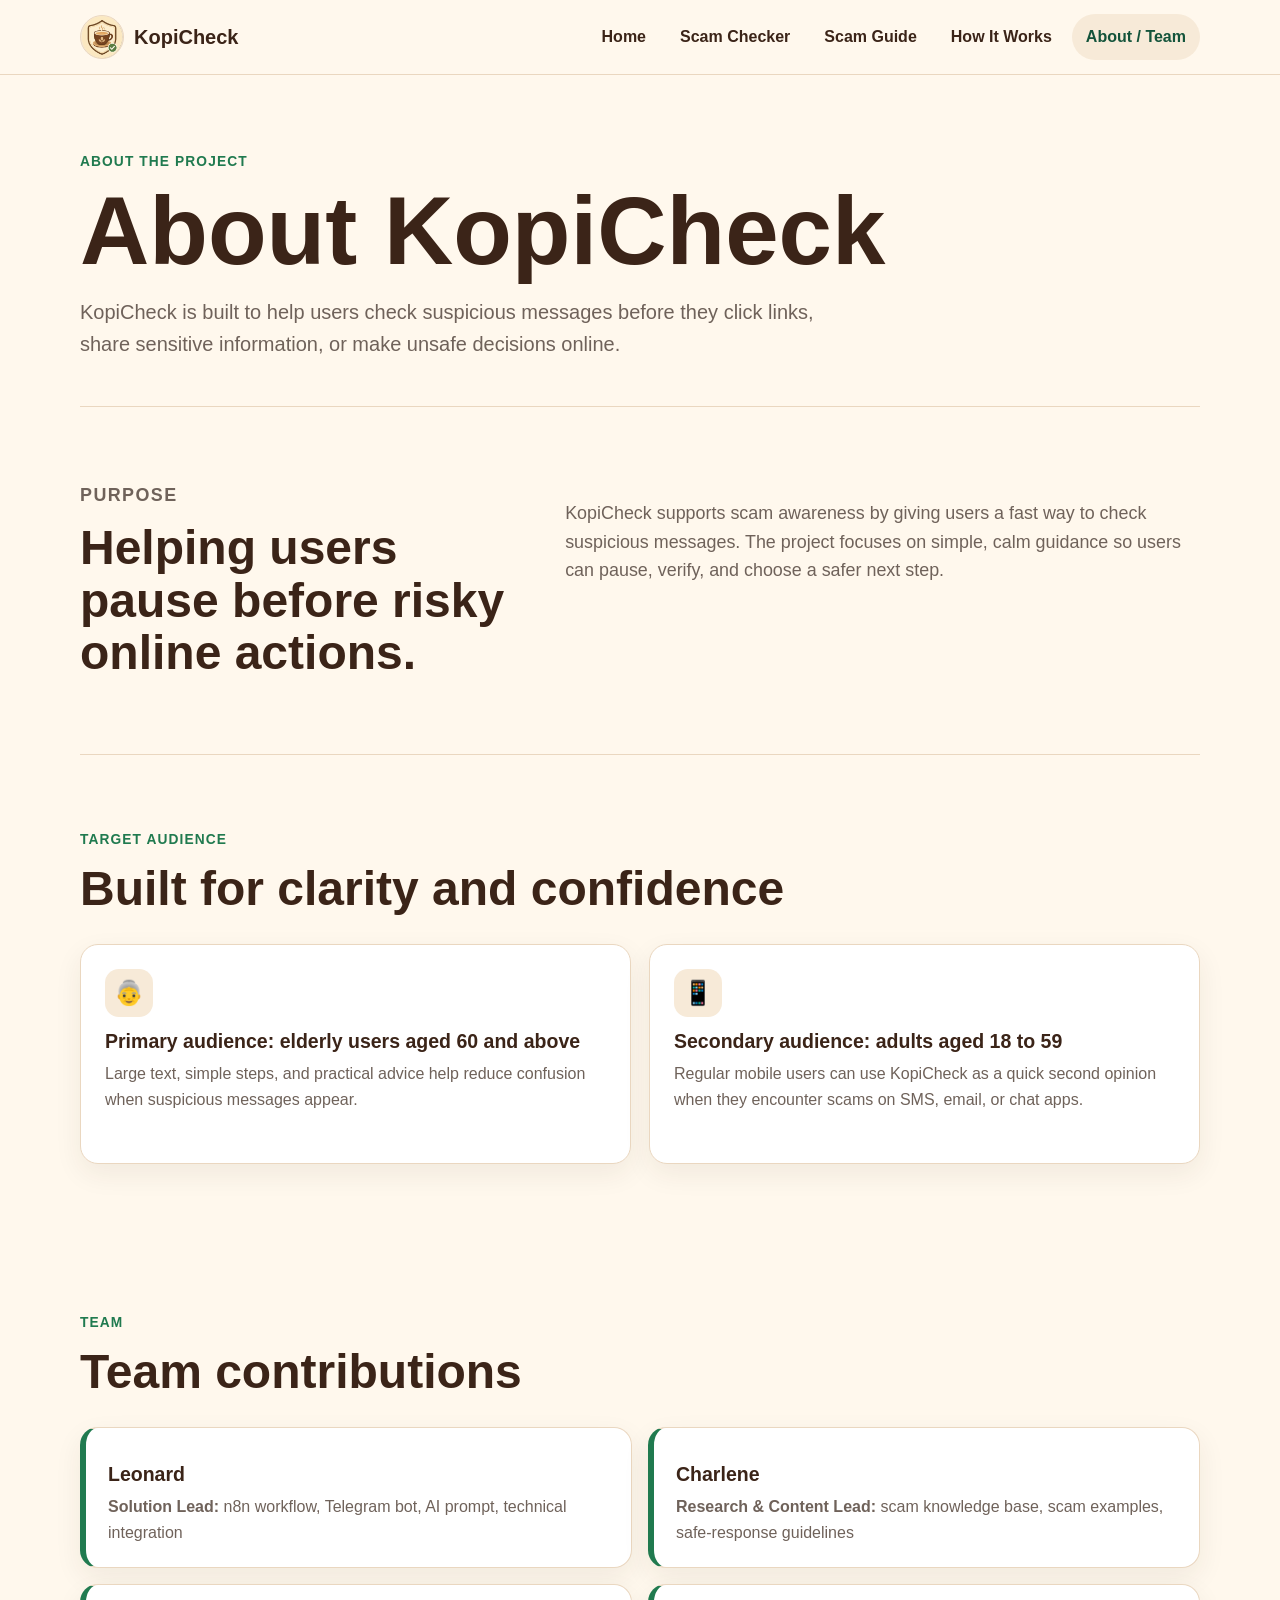
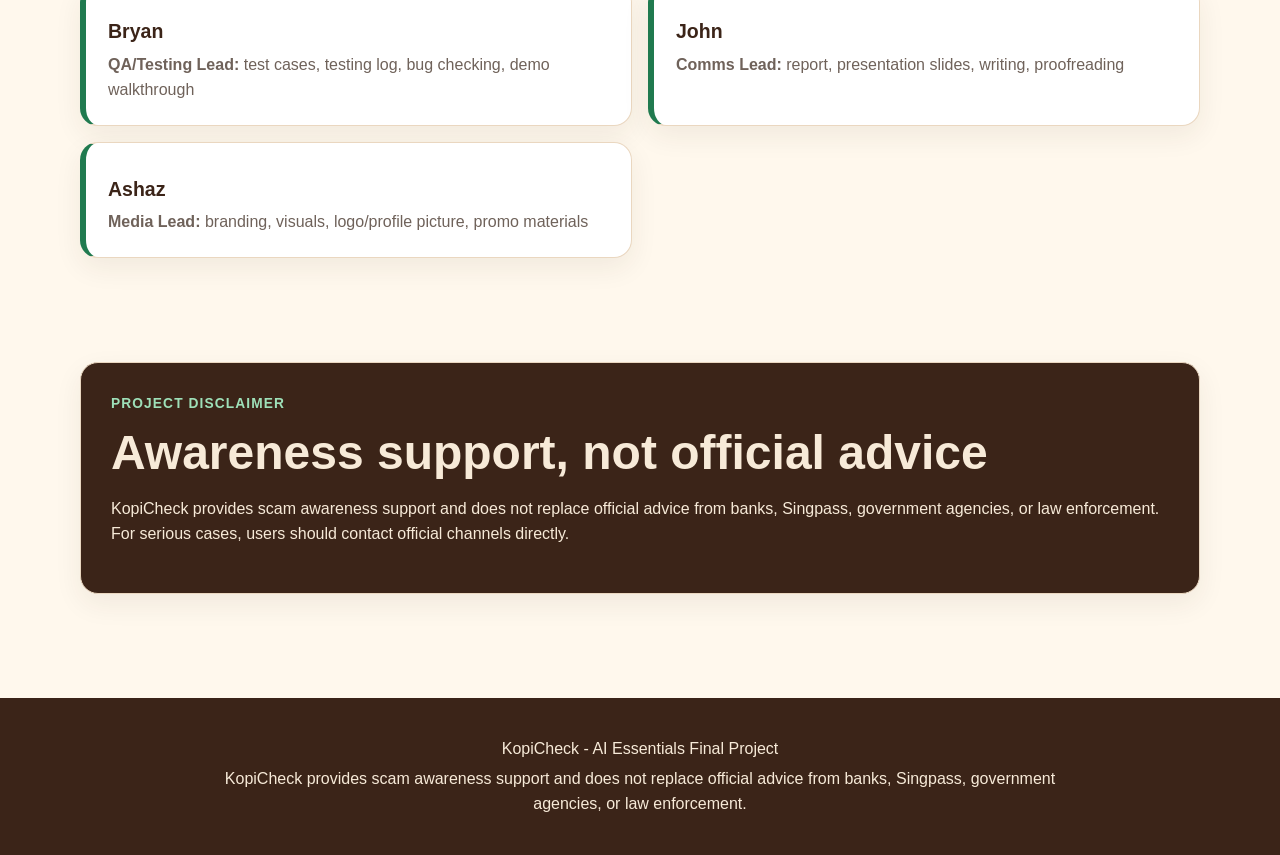
==== about.html @ 965370b6 "first commit" ====
<!DOCTYPE html>
<html lang="en">
<head>
  <meta charset="UTF-8">
  <meta name="viewport" content="width=device-width, initial-scale=1.0">
  <title>About | KopiCheck</title>
  <link rel="stylesheet" href="styles.css">
</head>
<body>
  <header class="site-header">
    <nav class="navbar" aria-label="Main navigation">
      <a class="brand" href="index.html" aria-label="KopiCheck home">
        <img class="brand-logo" src="assets/KopiCheckLogo.png" alt="" data-fallback>
        <span class="brand-mark brand-fallback">K</span>
        <span>KopiCheck</span>
      </a>
      <button class="nav-toggle" type="button" aria-label="Open menu" aria-expanded="false">
        <span></span>
        <span></span>
        <span></span>
      </button>
      <div class="nav-links">
        <a href="index.html">Home</a>
        <a href="checker.html">Scam Checker</a>
        <a href="guide.html">Scam Guide</a>
        <a href="how-it-works.html">How It Works</a>
        <a href="about.html">About / Team</a>
      </div>
    </nav>
  </header>

  <main>
    <section class="page-hero compact">
      <p class="eyebrow">About the project</p>
      <h1>About KopiCheck</h1>
      <p>KopiCheck is built to help users check suspicious messages before they click links, share sensitive information, or make unsafe decisions online.</p>
    </section>

    <section class="section split-section">
      <div>
        <p class="eyebrow">Purpose</p>
        <h2>Helping users pause before risky online actions.</h2>
      </div>
      <p>KopiCheck supports scam awareness by giving users a fast way to check suspicious messages. The project focuses on simple, calm guidance so users can pause, verify, and choose a safer next step.</p>
    </section>

    <section class="section">
      <div class="section-heading">
        <p class="eyebrow">Target Audience</p>
        <h2>Built for clarity and confidence</h2>
      </div>
      <div class="card-grid two">
        <article class="info-card">
          <span class="card-icon">&#128117;</span>
          <h3>Primary audience: elderly users aged 60 and above</h3>
          <p>Large text, simple steps, and practical advice help reduce confusion when suspicious messages appear.</p>
        </article>
        <article class="info-card">
          <span class="card-icon">&#128241;</span>
          <h3>Secondary audience: adults aged 18 to 59</h3>
          <p>Regular mobile users can use KopiCheck as a quick second opinion when they encounter scams on SMS, email, or chat apps.</p>
        </article>
      </div>
    </section>

    <section class="section">
      <div class="section-heading">
        <p class="eyebrow">Team</p>
        <h2>Team contributions</h2>
      </div>
      <div class="team-list featured-team">
        <article class="team-card">
          <h3>Leonard</h3>
          <p><strong>Solution Lead:</strong> n8n workflow, Telegram bot, AI prompt, technical integration</p>
        </article>
        <article class="team-card">
          <h3>Charlene</h3>
          <p><strong>Research & Content Lead:</strong> scam knowledge base, scam examples, safe-response guidelines</p>
        </article>
        <article class="team-card">
          <h3>Bryan</h3>
          <p><strong>QA/Testing Lead:</strong> test cases, testing log, bug checking, demo walkthrough</p>
        </article>
        <article class="team-card">
          <h3>John</h3>
          <p><strong>Comms Lead:</strong> report, presentation slides, writing, proofreading</p>
        </article>
        <article class="team-card">
          <h3>Ashaz</h3>
          <p><strong>Media Lead:</strong> branding, visuals, logo/profile picture, promo materials</p>
        </article>
      </div>
    </section>

    <section class="section disclaimer-section">
      <div class="disclaimer-card">
        <p class="eyebrow">Project Disclaimer</p>
        <h2>Awareness support, not official advice</h2>
        <p>KopiCheck provides scam awareness support and does not replace official advice from banks, Singpass, government agencies, or law enforcement. For serious cases, users should contact official channels directly.</p>
      </div>
    </section>
  </main>

  <footer class="site-footer">
    <p>KopiCheck - AI Essentials Final Project</p>
    <p>KopiCheck provides scam awareness support and does not replace official advice from banks, Singpass, government agencies, or law enforcement.</p>
  </footer>

  <script src="script.js"></script>
</body>
</html>
---- styles.css ----
:root {
  --kopi-dark: #3b2418;
  --kopi-brown: #7a4d2e;
  --kopi-light: #f7ead8;
  --cream: #fff8ed;
  --white: #ffffff;
  --green: #207a4f;
  --green-dark: #14543b;
  --gold: #d8a84b;
  --ink: #2a211d;
  --muted: #6f625a;
  --border: #ead7c0;
  --shadow: 0 18px 42px rgba(59, 36, 24, 0.14);
}

* {
  box-sizing: border-box;
}

html {
  scroll-behavior: smooth;
}

body {
  margin: 0;
  font-family: Arial, Helvetica, sans-serif;
  background: var(--cream);
  color: var(--ink);
  line-height: 1.6;
}

img {
  max-width: 100%;
  display: block;
}

a {
  color: inherit;
}

.site-header {
  position: sticky;
  top: 0;
  z-index: 20;
  background: rgba(255, 248, 237, 0.96);
  border-bottom: 1px solid var(--border);
  backdrop-filter: blur(14px);
}

.navbar {
  width: min(1120px, calc(100% - 32px));
  min-height: 74px;
  margin: 0 auto;
  display: flex;
  align-items: center;
  justify-content: space-between;
  gap: 24px;
}

.brand {
  display: inline-flex;
  align-items: center;
  gap: 10px;
  text-decoration: none;
  font-size: 1.25rem;
  font-weight: 800;
  color: var(--kopi-dark);
}

.brand-mark {
  width: 42px;
  height: 42px;
  display: grid;
  place-items: center;
  border-radius: 12px;
  background: var(--kopi-dark);
  color: var(--kopi-light);
  font-weight: 900;
}

.brand-logo {
  width: 44px;
  height: 44px;
  object-fit: cover;
  object-position: center;
  border-radius: 50%;
  background: var(--kopi-light);
  border: 1px solid var(--border);
}

.brand-fallback {
  display: none;
}

.brand-fallback.show {
  display: grid;
}

.nav-links {
  display: flex;
  align-items: center;
  gap: 6px;
}

.nav-links a {
  min-height: 44px;
  display: inline-flex;
  align-items: center;
  padding: 10px 14px;
  border-radius: 999px;
  color: var(--kopi-dark);
  font-weight: 700;
  text-decoration: none;
}

.nav-links a:hover,
.nav-links a.active {
  background: var(--kopi-light);
  color: var(--green-dark);
}

.nav-toggle {
  width: 46px;
  height: 46px;
  display: none;
  flex-direction: column;
  justify-content: center;
  gap: 5px;
  border: 1px solid var(--border);
  border-radius: 12px;
  background: var(--white);
  cursor: pointer;
}

.nav-toggle span {
  width: 22px;
  height: 2px;
  margin: 0 auto;
  background: var(--kopi-dark);
  border-radius: 2px;
}

.hero {
  width: min(1120px, calc(100% - 32px));
  min-height: calc(100vh - 74px);
  margin: 0 auto;
  padding: 70px 0 54px;
  display: grid;
  grid-template-columns: minmax(0, 1.05fr) minmax(320px, 0.95fr);
  align-items: center;
  gap: 48px;
}

.hero h1,
.page-hero h1 {
  margin: 0;
  color: var(--kopi-dark);
  font-size: clamp(3.2rem, 8vw, 6rem);
  line-height: 0.95;
  letter-spacing: 0;
}

.hero-logo {
  width: 96px;
  height: 96px;
  object-fit: cover;
  object-position: center;
  margin-bottom: 18px;
  border-radius: 50%;
  background: var(--kopi-light);
  border: 1px solid var(--border);
  box-shadow: 0 14px 28px rgba(59, 36, 24, 0.1);
}

.hero-subtitle {
  max-width: 620px;
  margin: 22px 0 0;
  color: var(--muted);
  font-size: 1.45rem;
}

.eyebrow {
  margin: 0 0 12px;
  color: var(--green);
  font-size: 0.86rem;
  font-weight: 900;
  letter-spacing: 0.08em;
  text-transform: uppercase;
}

.hero-actions,
.center-action {
  display: flex;
  flex-wrap: wrap;
  gap: 14px;
  margin-top: 30px;
}

.button {
  min-height: 50px;
  display: inline-flex;
  align-items: center;
  justify-content: center;
  padding: 13px 20px;
  border: 0;
  border-radius: 14px;
  font-size: 1rem;
  font-weight: 800;
  text-decoration: none;
  cursor: pointer;
  transition: transform 0.2s ease, box-shadow 0.2s ease, background 0.2s ease;
}

.button:hover {
  transform: translateY(-2px);
}

.button.primary {
  background: var(--green);
  color: var(--white);
  box-shadow: 0 12px 24px rgba(32, 122, 79, 0.22);
}

.button.primary:hover {
  background: var(--green-dark);
}

.button.secondary {
  background: var(--white);
  color: var(--kopi-dark);
  border: 1px solid var(--border);
}

.full-width {
  width: 100%;
}

.hero-panel {
  padding: 22px;
  border-radius: 28px;
  background: linear-gradient(145deg, #8a5b37, #315f45);
  box-shadow: var(--shadow);
}

.phone-frame {
  min-height: 460px;
  padding: 22px;
  border: 10px solid #211915;
  border-radius: 32px;
  background: #f6f1e8;
  display: flex;
  flex-direction: column;
  gap: 18px;
}

.phone-header {
  display: flex;
  align-items: center;
  gap: 10px;
  padding-bottom: 14px;
  border-bottom: 1px solid var(--border);
  color: var(--kopi-dark);
}

.status-dot {
  width: 12px;
  height: 12px;
  border-radius: 50%;
  background: var(--green);
}

.chat-bubble {
  max-width: 88%;
  padding: 16px;
  border-radius: 18px;
  font-size: 1rem;
}

.chat-bubble.user {
  align-self: flex-end;
  background: var(--green);
  color: var(--white);
  border-bottom-right-radius: 4px;
}

.chat-bubble.bot {
  align-self: flex-start;
  background: var(--white);
  border: 1px solid var(--border);
  border-bottom-left-radius: 4px;
}

.chat-bubble.bot span {
  display: block;
  margin-top: 8px;
}

.section,
.page-hero {
  width: min(1120px, calc(100% - 32px));
  margin: 0 auto;
  padding: 74px 0;
}

.page-hero.compact {
  padding: 76px 0 46px;
}

.page-hero p:not(.eyebrow) {
  max-width: 760px;
  margin: 20px 0 0;
  color: var(--muted);
  font-size: 1.25rem;
}

.section-heading {
  max-width: 760px;
  margin-bottom: 28px;
}

.section h2,
.page-hero h2 {
  margin: 0;
  color: var(--kopi-dark);
  font-size: clamp(2rem, 4vw, 3rem);
  line-height: 1.1;
  letter-spacing: 0;
}

.section-heading p:not(.eyebrow),
.split-section p {
  color: var(--muted);
  font-size: 1.12rem;
}

.split-section {
  display: grid;
  grid-template-columns: minmax(0, 0.82fr) minmax(0, 1.18fr);
  align-items: start;
  gap: 44px;
  border-top: 1px solid var(--border);
  border-bottom: 1px solid var(--border);
}

.solution-band {
  width: 100%;
  max-width: none;
  padding-left: max(16px, calc((100% - 1120px) / 2));
  padding-right: max(16px, calc((100% - 1120px) / 2));
  background: var(--kopi-dark);
  color: var(--kopi-light);
}

.solution-band h2,
.solution-band .eyebrow {
  color: var(--kopi-light);
}

.solution-band p {
  color: #f0dcc6;
}

.card-grid {
  display: grid;
  grid-template-columns: repeat(3, minmax(0, 1fr));
  gap: 18px;
}

.card-grid.four {
  grid-template-columns: repeat(4, minmax(0, 1fr));
}

.card-grid.two {
  grid-template-columns: repeat(2, minmax(0, 1fr));
}

.info-card,
.example-card,
.team-card,
.screenshot-card,
.disclaimer-card,
.checker-box {
  border: 1px solid var(--border);
  border-radius: 18px;
  background: var(--white);
  box-shadow: 0 10px 28px rgba(59, 36, 24, 0.07);
}

.info-card,
.example-card,
.team-card,
.screenshot-card {
  transition: transform 0.2s ease, box-shadow 0.2s ease;
}

.info-card:hover,
.example-card:hover,
.team-card:hover,
.screenshot-card:hover {
  transform: translateY(-3px);
  box-shadow: var(--shadow);
}

.info-card {
  min-height: 220px;
  padding: 24px;
}

.info-card h3,
.example-card h3,
.team-card h3,
.screenshot-card h3 {
  margin: 12px 0 8px;
  color: var(--kopi-dark);
  font-size: 1.22rem;
  line-height: 1.25;
}

.info-card p,
.example-card p,
.team-card p,
.screenshot-card p {
  margin: 0;
  color: var(--muted);
}

.card-icon {
  width: 48px;
  height: 48px;
  display: grid;
  place-items: center;
  border-radius: 14px;
  background: var(--kopi-light);
  font-size: 1.5rem;
}

.numbered {
  position: relative;
}

.number-badge {
  width: 42px;
  height: 42px;
  display: grid;
  place-items: center;
  border-radius: 50%;
  background: var(--green);
  color: var(--white);
  font-weight: 900;
}

.preview-section {
  padding-top: 30px;
}

.steps-row {
  display: flex;
  flex-wrap: wrap;
  gap: 14px;
  margin-bottom: 20px;
}

.step-pill {
  padding: 14px 18px;
  border: 1px solid var(--border);
  border-radius: 999px;
  background: var(--white);
  color: var(--kopi-dark);
  font-weight: 800;
}

.text-link {
  color: var(--green-dark);
  font-weight: 900;
}

.checker-section {
  display: grid;
  grid-template-columns: minmax(0, 0.85fr) minmax(320px, 1.15fr);
  gap: 30px;
  align-items: start;
}

.checker-copy p:not(.eyebrow) {
  color: var(--muted);
  font-size: 1.12rem;
}

.checker-box {
  padding: 24px;
}

.checker-box label {
  display: block;
  margin-bottom: 10px;
  color: var(--kopi-dark);
  font-weight: 900;
}

textarea {
  width: 100%;
  resize: vertical;
  margin-bottom: 16px;
  padding: 16px;
  border: 1px solid var(--border);
  border-radius: 14px;
  color: var(--ink);
  font: inherit;
  background: #fffdf8;
}

textarea:focus {
  outline: 3px solid rgba(32, 122, 79, 0.18);
  border-color: var(--green);
}

.result-box {
  margin-top: 16px;
  padding: 18px;
  border-radius: 14px;
  background: var(--kopi-light);
  color: var(--kopi-dark);
}

.result-box span {
  display: block;
  margin-top: 6px;
}

.result-detail {
  margin-top: 12px;
}

.result-detail h4 {
  margin: 14px 0 6px;
  font-size: 1rem;
}

.result-detail ul {
  margin: 0;
  padding-left: 20px;
}

.result-detail li + li {
  margin-top: 4px;
}

.result-box.high {
  background: #ffe3df;
  color: #7a1f12;
}

.result-box.medium {
  background: #fff1cc;
  color: #6a4700;
}

.result-box.low {
  background: #ddf5e8;
  color: var(--green-dark);
}

.small-note {
  margin: 12px 0 0;
  color: var(--muted);
  font-size: 0.94rem;
}

.example-list,
.team-list {
  display: grid;
  gap: 16px;
}

.featured-team {
  grid-template-columns: repeat(2, minmax(0, 1fr));
}

.example-card,
.team-card {
  padding: 22px;
}

.team-card {
  border-left: 6px solid var(--green);
}

.check-list {
  max-width: 820px;
  margin: 0;
  padding: 0;
  list-style: none;
  display: grid;
  gap: 14px;
}

.check-list li {
  padding: 18px 18px 18px 52px;
  border: 1px solid var(--border);
  border-radius: 16px;
  background: var(--white);
  position: relative;
  font-size: 1.1rem;
}

.check-list li::before {
  content: "\2713";
  position: absolute;
  left: 18px;
  top: 16px;
  width: 24px;
  height: 24px;
  display: grid;
  place-items: center;
  border-radius: 50%;
  background: var(--green);
  color: var(--white);
  font-weight: 900;
}

.workflow {
  display: grid;
  grid-template-columns: repeat(3, minmax(0, 1fr));
  gap: 18px;
  counter-reset: workflow;
}

.workflow-step {
  min-height: 140px;
  padding: 22px;
  border-radius: 18px;
  background: var(--white);
  border: 1px solid var(--border);
  box-shadow: 0 10px 28px rgba(59, 36, 24, 0.07);
  color: var(--kopi-dark);
  font-size: 1.1rem;
  font-weight: 900;
  position: relative;
}

.workflow-step::before {
  counter-increment: workflow;
  content: counter(workflow);
  width: 34px;
  height: 34px;
  display: grid;
  place-items: center;
  margin-bottom: 16px;
  border-radius: 50%;
  background: var(--green);
  color: var(--white);
  font-size: 0.95rem;
}

.screenshot-grid {
  display: grid;
  grid-template-columns: repeat(2, minmax(0, 1fr));
  gap: 18px;
}

.screenshot-card {
  overflow: hidden;
}

.screenshot-card h3,
.screenshot-card p {
  padding-left: 20px;
  padding-right: 20px;
}

.screenshot-card h3 {
  margin-top: 18px;
}

.screenshot-card p {
  padding-bottom: 10px;
}

.screenshot-card .screenshot-hint {
  margin-top: 0.5rem;
  padding-bottom: 22px;
  color: #6b5b4a;
  font-size: 0.9rem;
  font-weight: 800;
}

.screenshot-frame {
  width: 100%;
  height: 280px;
  background: #f8f4ec;
  border-radius: 16px 16px 0 0;
  display: flex;
  align-items: center;
  justify-content: center;
  overflow: hidden;
  border-bottom: 1px solid var(--border);
}

.screenshot-link {
  display: block;
  cursor: zoom-in;
  text-decoration: none;
}

.screenshot-image {
  width: 100%;
  height: 100%;
  object-fit: contain;
  display: block;
}

.placeholder-image {
  min-height: 260px;
  display: grid;
  place-items: center;
  padding: 24px;
  background:
    linear-gradient(135deg, rgba(32, 122, 79, 0.12), rgba(216, 168, 75, 0.2)),
    var(--kopi-light);
  color: var(--kopi-dark);
  text-align: center;
  font-size: 1.2rem;
  font-weight: 900;
}

.image-fallback {
  display: none;
}

.image-fallback.show {
  display: grid;
}

.evidence-section {
  padding-top: 30px;
}

.evidence-list {
  display: grid;
  grid-template-columns: repeat(2, minmax(0, 1fr));
  gap: 14px;
}

.evidence-item {
  padding: 18px 18px 18px 52px;
  border: 1px solid var(--border);
  border-radius: 16px;
  background: var(--white);
  color: var(--kopi-dark);
  font-weight: 800;
  position: relative;
  box-shadow: 0 10px 28px rgba(59, 36, 24, 0.06);
}

.evidence-item::before {
  content: "\2713";
  position: absolute;
  left: 18px;
  top: 17px;
  width: 24px;
  height: 24px;
  display: grid;
  place-items: center;
  border-radius: 50%;
  background: var(--green);
  color: var(--white);
}

.disclaimer-section {
  padding-top: 30px;
}

.disclaimer-card {
  padding: 30px;
  background: var(--kopi-dark);
}

.disclaimer-card h2,
.disclaimer-card p {
  color: var(--kopi-light);
}

.disclaimer-card .eyebrow {
  color: #9ee0b8;
}

.site-footer {
  margin-top: 30px;
  padding: 34px 16px;
  background: var(--kopi-dark);
  color: var(--kopi-light);
  text-align: center;
}

.site-footer p {
  margin: 4px 0;
  max-width: 900px;
  margin-left: auto;
  margin-right: auto;
}

@media (max-width: 900px) {
  .nav-toggle {
    display: flex;
  }

  .nav-links {
    position: absolute;
    top: 74px;
    left: 0;
    right: 0;
    display: none;
    flex-direction: column;
    align-items: stretch;
    padding: 14px 16px 18px;
    background: var(--cream);
    border-bottom: 1px solid var(--border);
  }

  .nav-links.open {
    display: flex;
  }

  .nav-links a {
    border-radius: 12px;
  }

  .hero,
  .split-section,
  .checker-section {
    grid-template-columns: 1fr;
  }

  .hero {
    min-height: auto;
    padding-top: 46px;
  }

  .card-grid,
  .card-grid.four,
  .card-grid.two,
  .featured-team,
  .workflow,
  .screenshot-grid,
  .evidence-list {
    grid-template-columns: 1fr;
  }

  .info-card {
    min-height: auto;
  }
}

@media (max-width: 560px) {
  .navbar,
  .hero,
  .section,
  .page-hero {
    width: min(100% - 24px, 1120px);
  }

  .hero h1,
  .page-hero h1 {
    font-size: 2.85rem;
  }

  .hero-subtitle,
  .page-hero p:not(.eyebrow) {
    font-size: 1.1rem;
  }

  .button {
    width: 100%;
  }

  .phone-frame {
    min-height: 360px;
    padding: 16px;
    border-width: 8px;
  }

  .brand {
    font-size: 1.1rem;
  }

  .brand-logo,
  .brand-mark {
    width: 40px;
    height: 40px;
  }

  .hero-logo {
    width: 76px;
    height: 76px;
  }

  .screenshot-frame {
    height: 240px;
  }

  .hero-panel {
    padding: 14px;
    border-radius: 22px;
  }

  .section,
  .page-hero.compact {
    padding: 50px 0;
  }
}
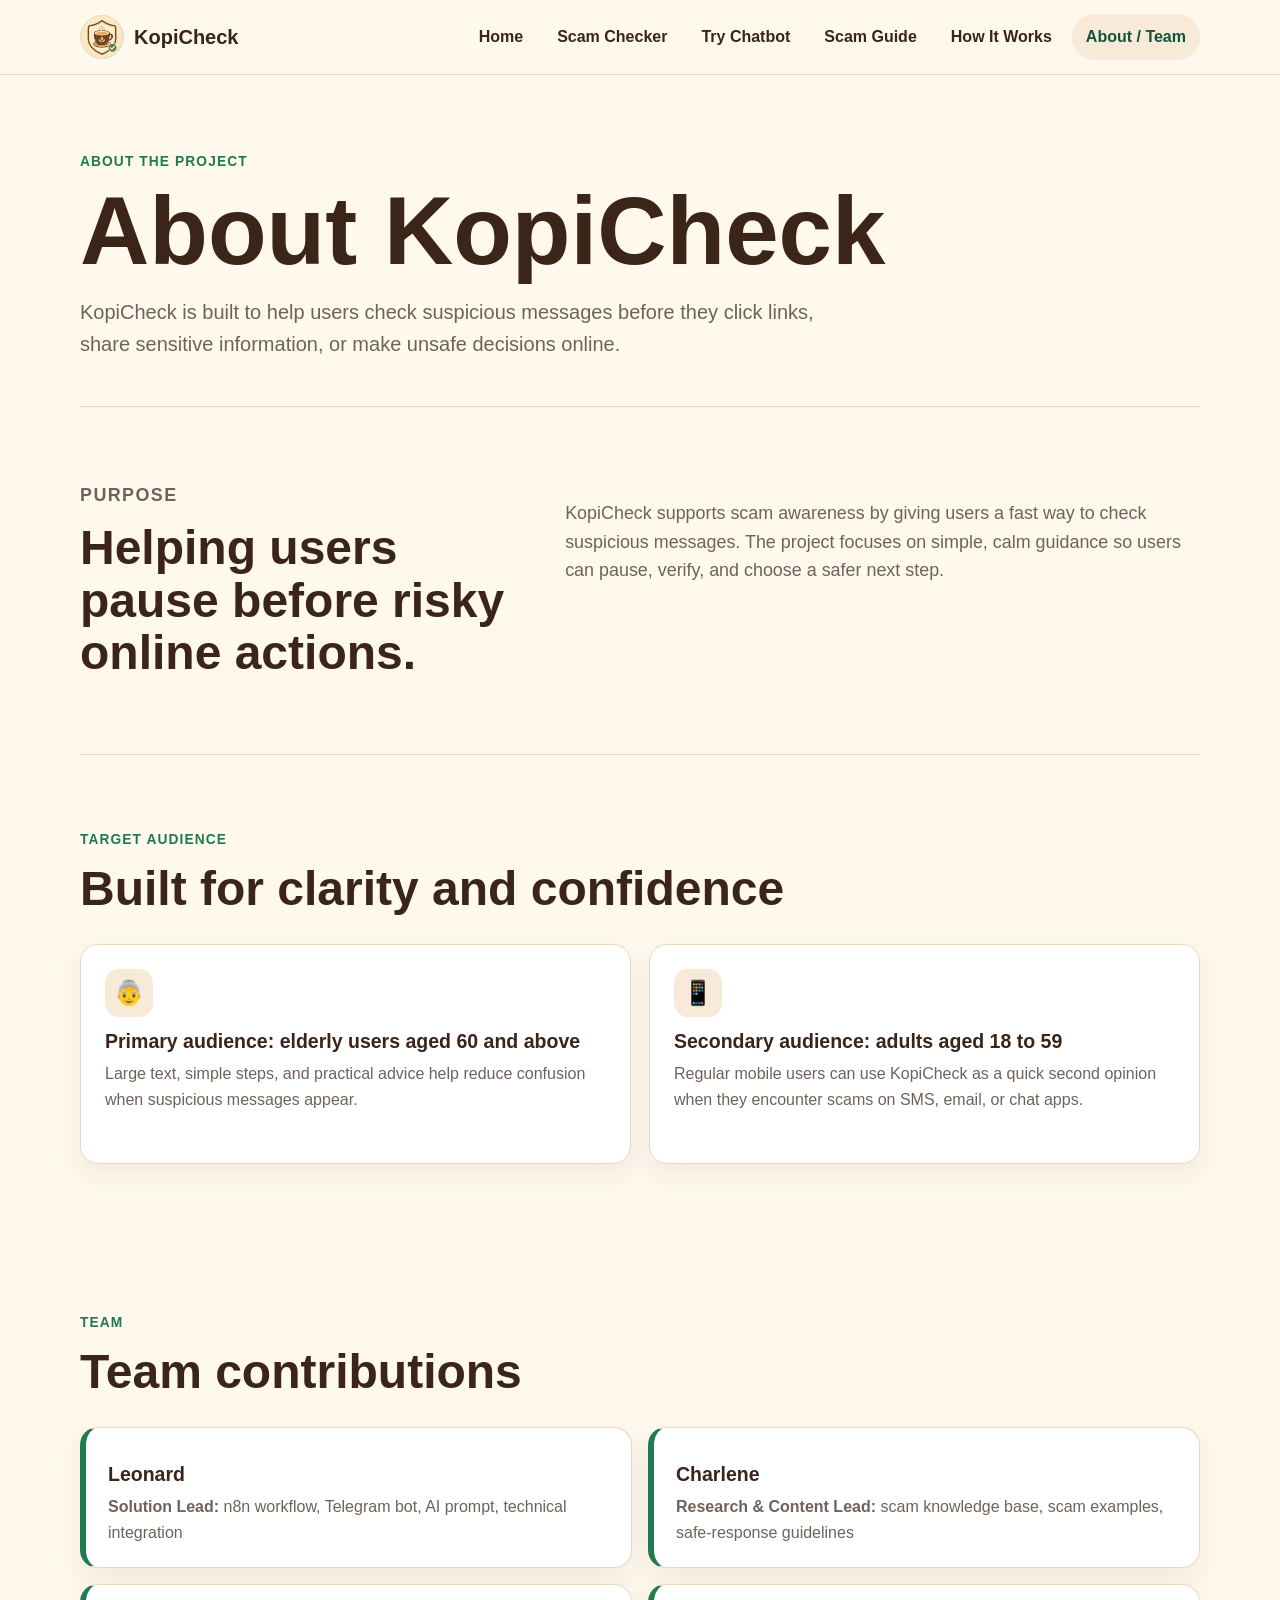
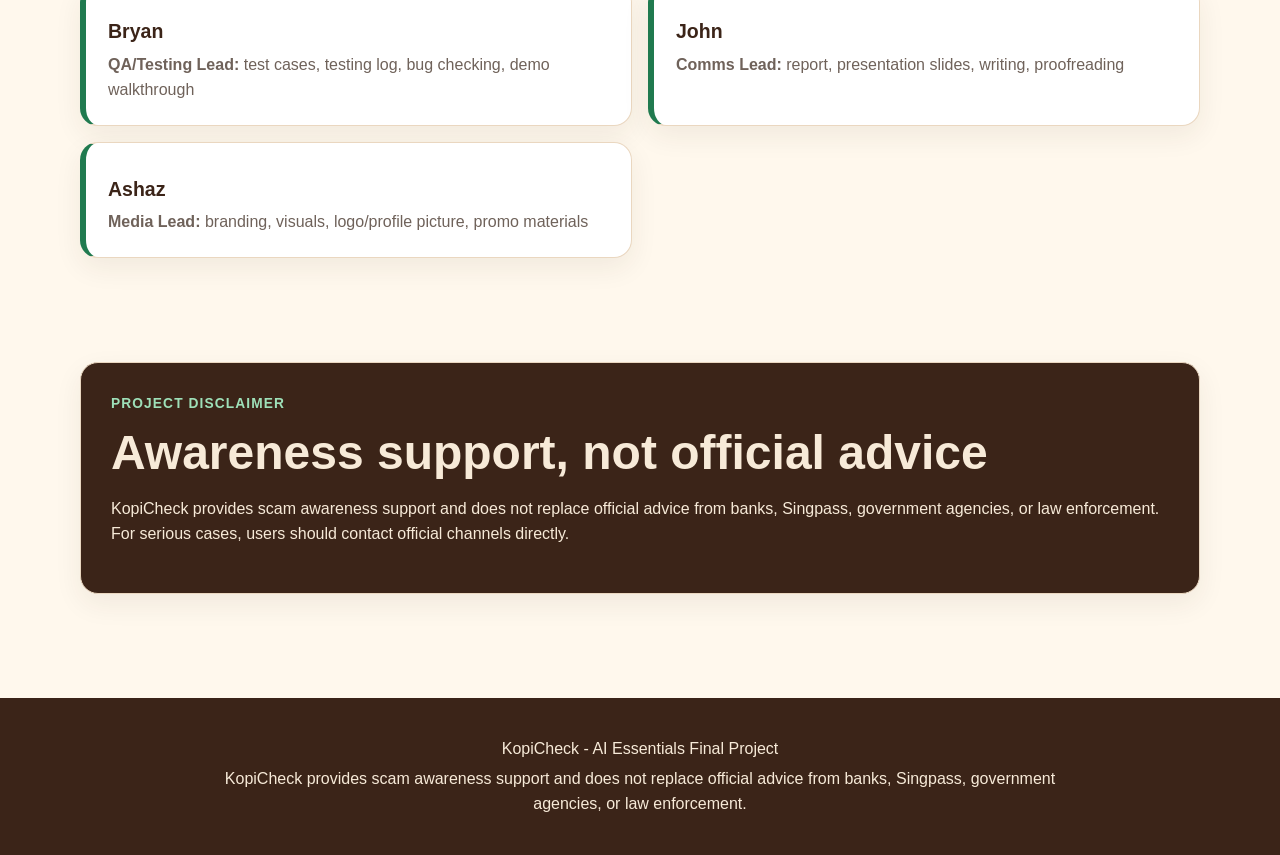
==== commit caf8fd24: "Update chatbots" ====
--- a/about.html
+++ b/about.html
@@ -22,6 +22,7 @@
       <div class="nav-links">
         <a href="index.html">Home</a>
         <a href="checker.html">Scam Checker</a>
+        <a href="chatbot.html">Try Chatbot</a>
         <a href="guide.html">Scam Guide</a>
         <a href="how-it-works.html">How It Works</a>
         <a href="about.html">About / Team</a>
--- a/styles.css
+++ b/styles.css
@@ -225,6 +225,13 @@
   background: var(--green-dark);
 }
 
+.button:disabled {
+  cursor: not-allowed;
+  opacity: 0.72;
+  transform: none;
+  box-shadow: none;
+}
+
 .button.secondary {
   background: var(--white);
   color: var(--kopi-dark);
@@ -490,7 +497,8 @@
   padding: 24px;
 }
 
-.checker-box label {
+.checker-box label,
+.chat-input-area label {
   display: block;
   margin-bottom: 10px;
   color: var(--kopi-dark);
@@ -520,6 +528,12 @@
   border-radius: 14px;
   background: var(--kopi-light);
   color: var(--kopi-dark);
+  font-size: 1.05rem;
+  line-height: 1.7;
+}
+
+.result-box strong {
+  font-size: 1.12rem;
 }
 
 .result-box span {
@@ -531,6 +545,13 @@
   margin-top: 12px;
 }
 
+.fallback-notice {
+  margin-bottom: 14px;
+  padding-bottom: 12px;
+  border-bottom: 1px solid rgba(59, 36, 24, 0.16);
+  font-weight: 800;
+}
+
 .result-detail h4 {
   margin: 14px 0 6px;
   font-size: 1rem;
@@ -558,6 +579,102 @@
 .result-box.low {
   background: #ddf5e8;
   color: var(--green-dark);
+}
+
+.chat-window {
+  display: grid;
+  gap: 16px;
+}
+
+.chat-messages {
+  min-height: 420px;
+  max-height: 560px;
+  overflow-y: auto;
+  padding: 18px;
+  border: 1px solid var(--border);
+  border-radius: 16px;
+  background: #fffdf8;
+  display: flex;
+  flex-direction: column;
+  gap: 14px;
+}
+
+.chat-message {
+  max-width: 82%;
+  padding: 15px 17px;
+  border-radius: 18px;
+  font-size: 1.05rem;
+  line-height: 1.7;
+  word-wrap: break-word;
+  overflow-wrap: anywhere;
+}
+
+.chat-message.bot {
+  align-self: flex-start;
+  background: var(--kopi-light);
+  color: var(--kopi-dark);
+  border: 1px solid var(--border);
+  border-bottom-left-radius: 5px;
+}
+
+.chat-message.user {
+  align-self: flex-end;
+  background: var(--green);
+  color: var(--white);
+  border-bottom-right-radius: 5px;
+}
+
+.chat-message.high {
+  background: #ffe3df;
+  color: #7a1f12;
+  border-color: #f2b5ad;
+}
+
+.chat-message.medium {
+  background: #fff1cc;
+  color: #6a4700;
+  border-color: #edd08b;
+}
+
+.chat-message.low {
+  background: #ddf5e8;
+  color: var(--green-dark);
+  border-color: #9fd9bb;
+}
+
+.chat-input-area textarea {
+  margin-bottom: 12px;
+}
+
+.chatbot-section {
+  display: grid;
+  grid-template-columns: minmax(0, 1.55fr) minmax(280px, 0.75fr);
+  gap: 24px;
+  align-items: start;
+}
+
+.chatbot-main {
+  padding: 24px;
+}
+
+.telegram-panel {
+  padding: 24px;
+  border: 1px solid var(--border);
+  border-radius: 18px;
+  background: var(--kopi-light);
+  color: var(--kopi-dark);
+  box-shadow: 0 10px 28px rgba(59, 36, 24, 0.07);
+}
+
+.telegram-panel h2 {
+  margin: 0;
+  font-size: 1.7rem;
+  line-height: 1.15;
+}
+
+.telegram-panel p:not(.eyebrow) {
+  color: var(--kopi-dark);
+  font-size: 1.05rem;
 }
 
 .small-note {
@@ -827,7 +944,8 @@
 
   .hero,
   .split-section,
-  .checker-section {
+  .checker-section,
+  .chatbot-section {
     grid-template-columns: 1fr;
   }
 
@@ -907,4 +1025,18 @@
   .page-hero.compact {
     padding: 50px 0;
   }
-}
+
+  .checker-box {
+    padding: 18px;
+  }
+
+  .chat-messages {
+    min-height: 360px;
+    padding: 14px;
+  }
+
+  .chat-message {
+    max-width: 92%;
+    font-size: 1rem;
+  }
+}
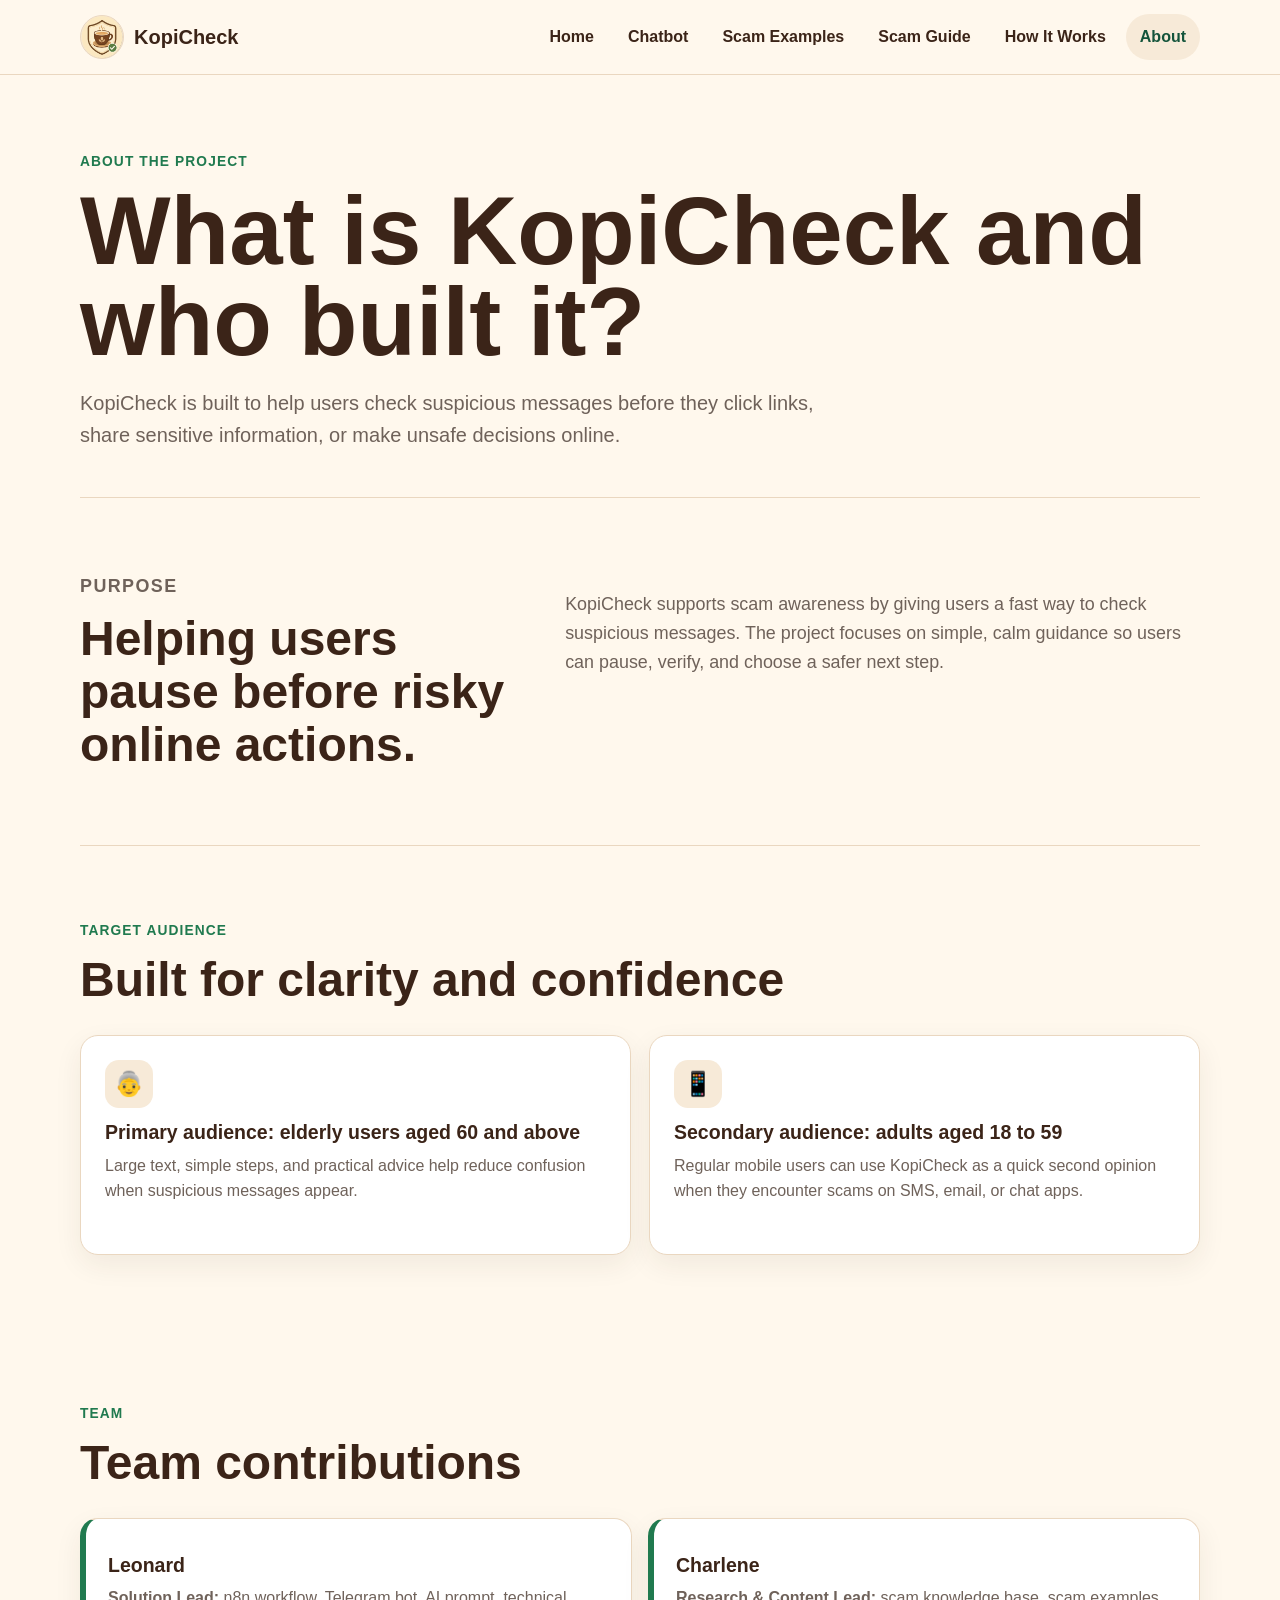
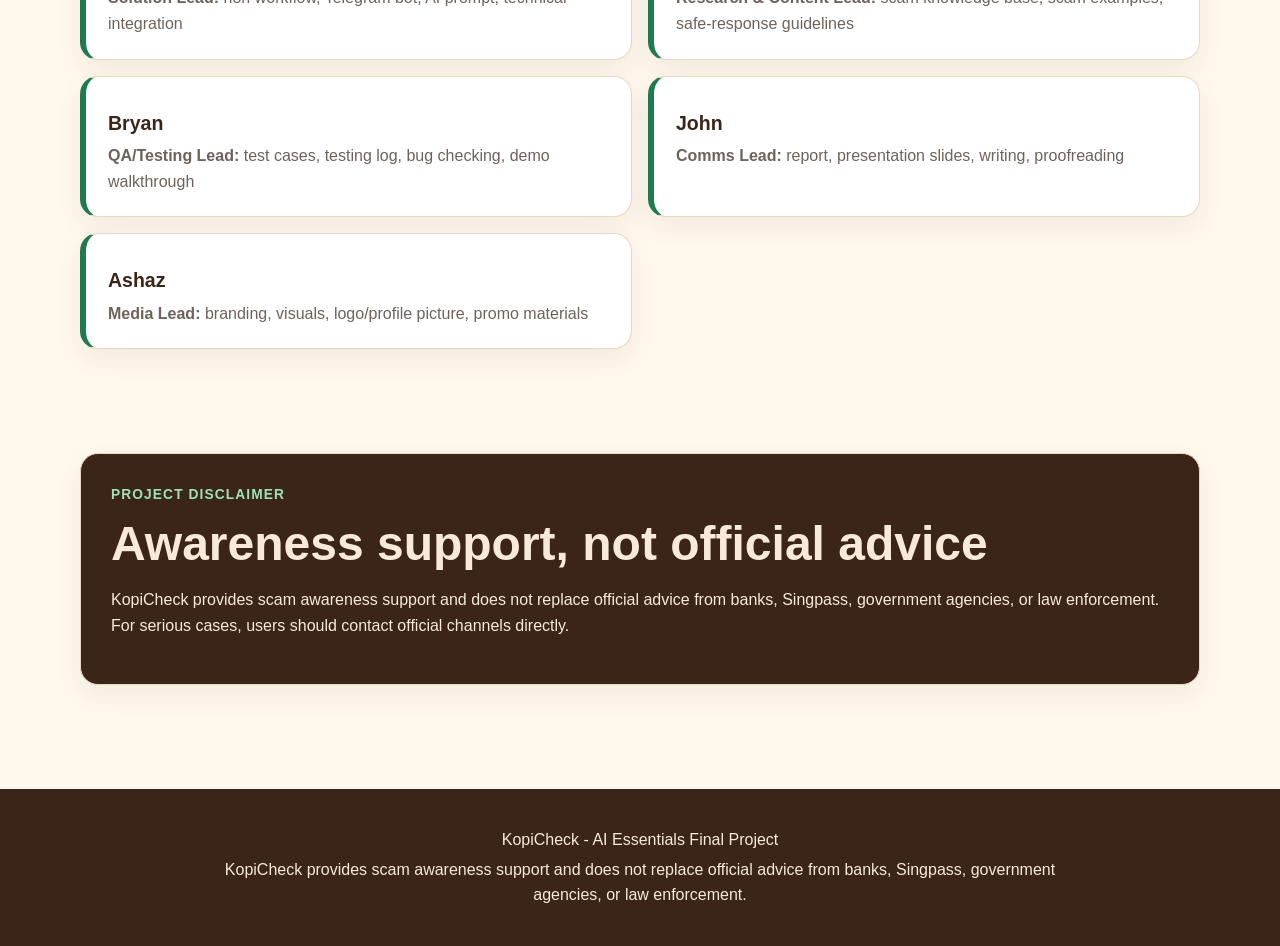
==== commit aea58850: "V2" ====
--- a/about.html
+++ b/about.html
@@ -3,7 +3,7 @@
 <head>
   <meta charset="UTF-8">
   <meta name="viewport" content="width=device-width, initial-scale=1.0">
-  <title>About | KopiCheck</title>
+  <title>About KopiCheck | KopiCheck</title>
   <link rel="stylesheet" href="styles.css">
 </head>
 <body>
@@ -21,11 +21,11 @@
       </button>
       <div class="nav-links">
         <a href="index.html">Home</a>
-        <a href="checker.html">Scam Checker</a>
-        <a href="chatbot.html">Try Chatbot</a>
+        <a href="chatbot.html">Chatbot</a>
+        <a href="checker.html">Scam Examples</a>
         <a href="guide.html">Scam Guide</a>
         <a href="how-it-works.html">How It Works</a>
-        <a href="about.html">About / Team</a>
+        <a href="about.html">About</a>
       </div>
     </nav>
   </header>
@@ -33,7 +33,7 @@
   <main>
     <section class="page-hero compact">
       <p class="eyebrow">About the project</p>
-      <h1>About KopiCheck</h1>
+      <h1>What is KopiCheck and who built it?</h1>
       <p>KopiCheck is built to help users check suspicious messages before they click links, share sensitive information, or make unsafe decisions online.</p>
     </section>
 
--- a/styles.css
+++ b/styles.css
@@ -381,6 +381,73 @@
   grid-template-columns: repeat(2, minmax(0, 1fr));
 }
 
+.scam-examples-grid {
+  display: grid;
+  grid-template-columns: repeat(2, minmax(0, 1fr));
+  gap: 18px;
+}
+
+.scam-example-card {
+  padding: 24px;
+  border: 1px solid var(--border);
+  border-radius: 18px;
+  background: var(--white);
+  box-shadow: 0 10px 28px rgba(59, 36, 24, 0.07);
+}
+
+.scam-example-card h2 {
+  margin: 12px 0;
+  color: var(--kopi-dark);
+  font-size: 1.45rem;
+}
+
+.scam-example-card p:not(.example-label):not(.warning-label) {
+  margin: 0;
+  color: var(--muted);
+  font-size: 1.05rem;
+  line-height: 1.65;
+}
+
+.example-label,
+.warning-label {
+  margin: 18px 0 6px;
+  color: var(--kopi-dark);
+  font-size: 0.92rem;
+  font-weight: 900;
+  text-transform: uppercase;
+}
+
+.warning-label {
+  color: #9a3f22;
+}
+
+.scam-example-card ul {
+  margin: 0;
+  padding-left: 22px;
+  color: var(--kopi-dark);
+  line-height: 1.65;
+}
+
+.scam-example-card li + li {
+  margin-top: 4px;
+}
+
+.reminder-section {
+  padding-top: 8px;
+  text-align: center;
+}
+
+.reminder-section p {
+  display: inline-block;
+  margin: 0;
+  padding: 18px 24px;
+  border-radius: 14px;
+  background: var(--green);
+  color: var(--white);
+  font-size: 1.25rem;
+  font-weight: 900;
+}
+
 .info-card,
 .example-card,
 .team-card,
@@ -957,6 +1024,7 @@
   .card-grid,
   .card-grid.four,
   .card-grid.two,
+  .scam-examples-grid,
   .featured-team,
   .workflow,
   .screenshot-grid,
